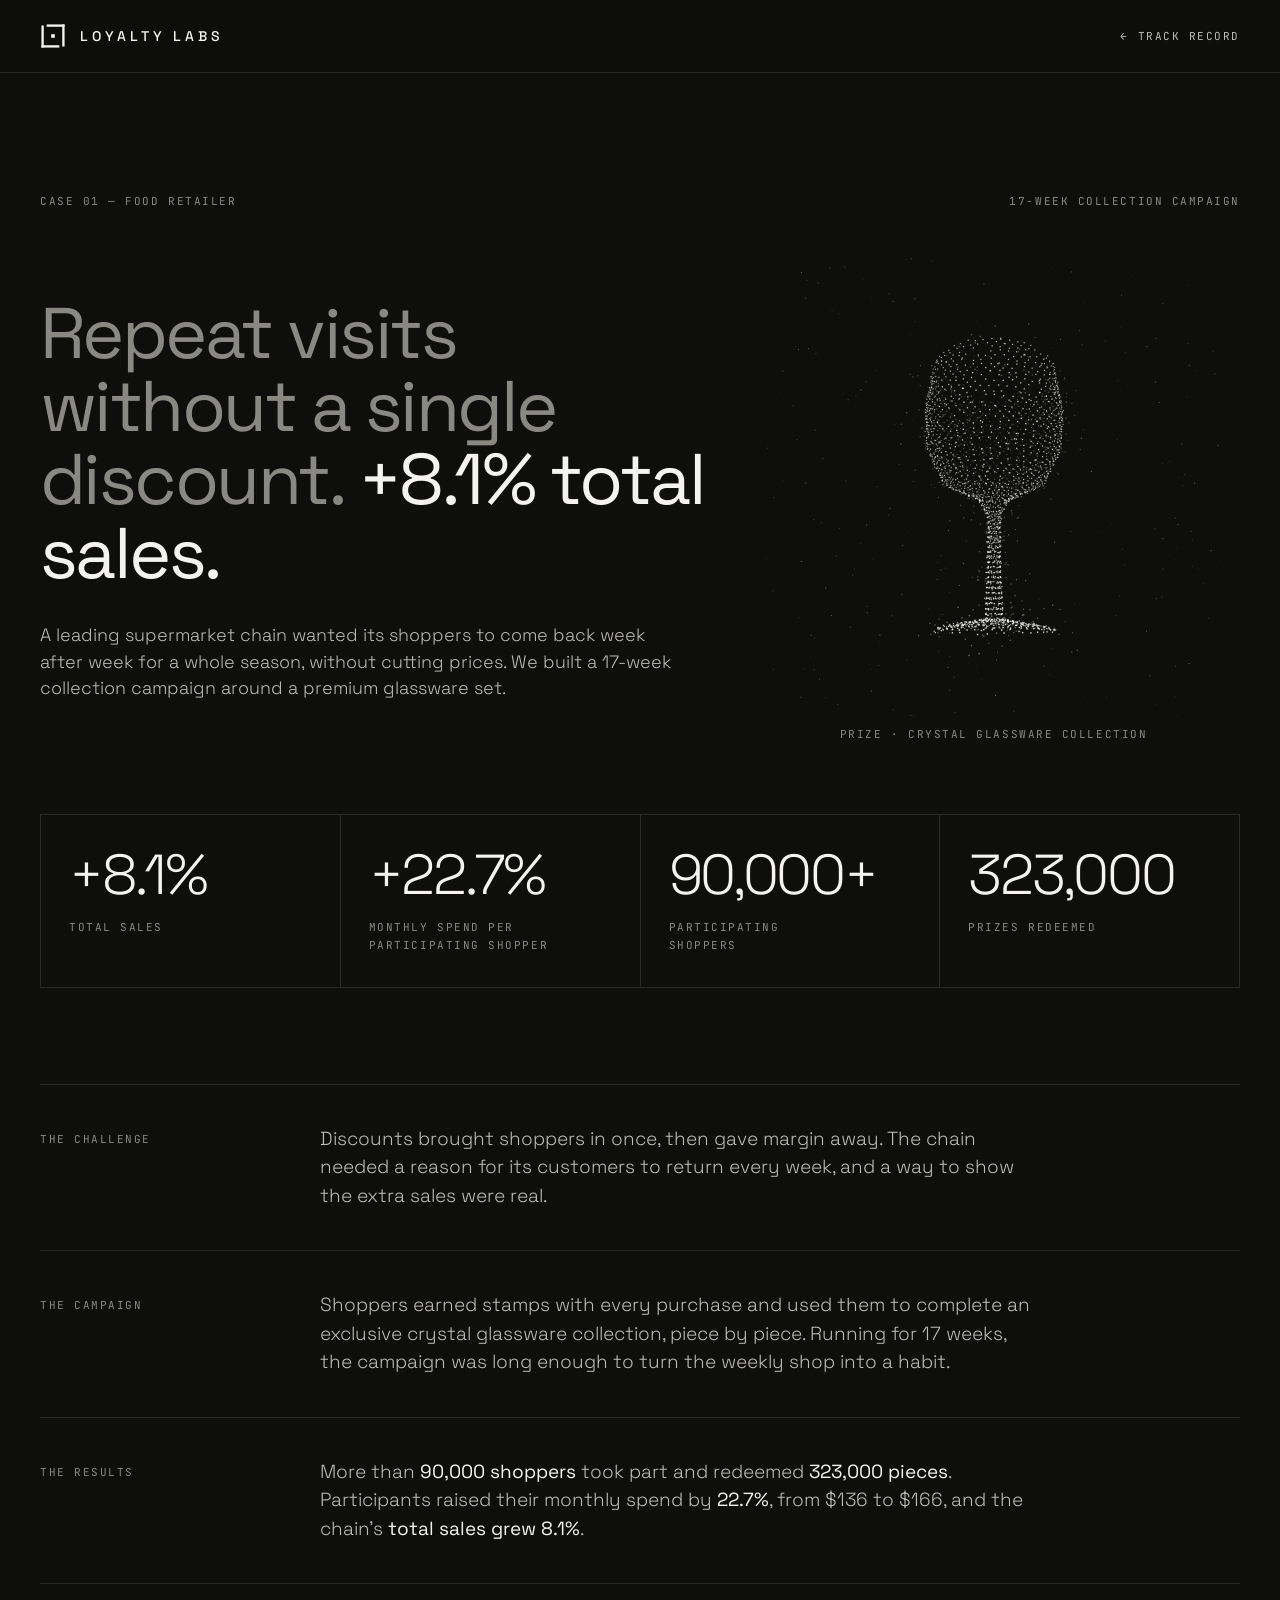
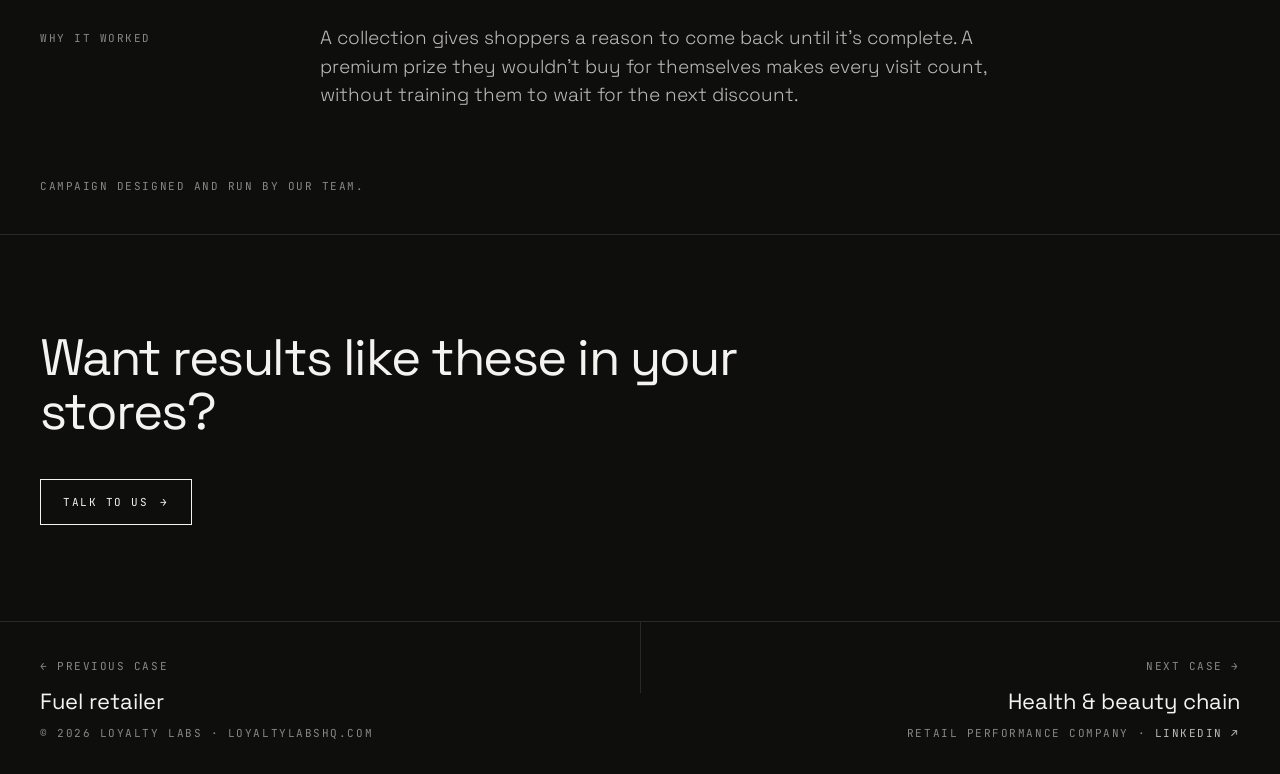
==== cases/food-retailer/index.html @ fbdc1690 "Add case study pages and link them from the track record - Three case pages (food retailer, health &" ====
<!DOCTYPE html>
<html lang="en">
<head>
<meta charset="UTF-8">
<meta name="viewport" content="width=device-width, initial-scale=1">
<title>Case 01 · Food retailer: +8.1% total sales | Loyalty Labs</title>
<meta name="description" content="How a leading supermarket chain grew total sales 8.1% with a 17-week collection campaign: 90,000+ shoppers, 323,000 prizes redeemed, +22.7% spend per participant.">
<link rel="canonical" href="https://loyaltylabshq.com/cases/food-retailer/">
<meta property="og:type" content="article">
<meta property="og:site_name" content="Loyalty Labs">
<meta property="og:title" content="Case 01 · Food retailer: +8.1% total sales — Loyalty Labs">
<meta property="og:description" content="How a leading supermarket chain grew total sales 8.1% with a 17-week collection campaign: 90,000+ shoppers, 323,000 prizes redeemed, +22.7% spend per participant.">
<meta property="og:url" content="https://loyaltylabshq.com/cases/food-retailer/">
<meta property="og:image" content="https://loyaltylabshq.com/assets/og-image.jpg">
<meta name="twitter:card" content="summary_large_image">
<link rel="icon" href="data:image/svg+xml,%3Csvg xmlns='http://www.w3.org/2000/svg' viewBox='0 0 600 600'%3E%3Crect width='600' height='600' fill='%230E0E0D'/%3E%3Cg fill='%23F4F3EF'%3E%3Crect x='33' y='57' width='54' height='510'/%3E%3Crect x='33' y='513' width='413' height='54'/%3E%3Crect x='153' y='33' width='414' height='54'/%3E%3Crect x='513' y='33' width='54' height='510'/%3E%3Crect x='258' y='258' width='84' height='84'/%3E%3C/g%3E%3C/svg%3E">
<link rel="apple-touch-icon" href="/assets/apple-touch-icon.png">
<link rel="preconnect" href="https://fonts.googleapis.com">
<link rel="preconnect" href="https://fonts.gstatic.com" crossorigin>
<link href="https://fonts.googleapis.com/css2?family=Space+Grotesk:wght@300;400;500&family=JetBrains+Mono:wght@400;500&display=swap" rel="stylesheet">
<link rel="stylesheet" href="/assets/case.css">
</head>
<body>
<header>
  <nav class="wrap">
    <a href="/" class="brand" aria-label="Loyalty Labs home"><svg viewBox="0 0 600 600" aria-hidden="true"><g fill="#F4F3EF"><rect x="33" y="57" width="54" height="510"/><rect x="33" y="513" width="413" height="54"/><rect x="153" y="33" width="414" height="54"/><rect x="513" y="33" width="54" height="510"/><rect x="258" y="258" width="84" height="84"/></g></svg> LOYALTY LABS</a>
    <a href="/#results" class="mono back">← Track record</a>
  </nav>
</header>
<main>
  <section class="case-hero">
    <div class="wrap">
      <div class="mono label"><span>Case 01 — Food retailer</span><span>17-week collection campaign</span></div>
      <div class="hero-grid">
        <div>
          <h1>Repeat visits without a single discount. <span class="hl">+8.1% total sales.</span></h1>
          <p class="lede">A leading supermarket chain wanted its shoppers to come back week after week for a whole season, without cutting prices. We built a 17-week collection campaign around a premium glassware set.</p>
        </div>
        <figure class="prize-fig">
          <canvas class="prize" data-shape="glass" aria-hidden="true"></canvas>
          <figcaption class="mono">Prize · Crystal glassware collection</figcaption>
        </figure>
      </div>
    </div>
  </section>
  <section>
    <div class="wrap"><div class="stats"><div class="stat"><div class="n">+8.1%</div><span class="mono">Total sales</span></div><div class="stat"><div class="n">+22.7%</div><span class="mono">Monthly spend per<br>participating shopper</span></div><div class="stat"><div class="n">90,000+</div><span class="mono">Participating<br>shoppers</span></div><div class="stat"><div class="n">323,000</div><span class="mono">Prizes redeemed</span></div></div></div>
  </section>
  <section class="story">
    <div class="wrap"><div class="block"><span class="mono">The challenge</span><div><p>Discounts brought shoppers in once, then gave margin away. The chain needed a reason for its customers to return every week, and a way to show the extra sales were real.</p></div></div><div class="block"><span class="mono">The campaign</span><div><p>Shoppers earned stamps with every purchase and used them to complete an exclusive crystal glassware collection, piece by piece. Running for 17 weeks, the campaign was long enough to turn the weekly shop into a habit.</p></div></div><div class="block"><span class="mono">The results</span><div><p>More than <b>90,000 shoppers</b> took part and redeemed <b>323,000 pieces</b>. Participants raised their monthly spend by <b>22.7%</b>, from $136 to $166, and the chain’s <b>total sales grew 8.1%</b>.</p></div></div><div class="block"><span class="mono">Why it worked</span><div><p>A collection gives shoppers a reason to come back until it’s complete. A premium prize they wouldn’t buy for themselves makes every visit count, without training them to wait for the next discount.</p></div></div>
      <p class="mono note">Campaign designed and run by our team.</p>
    </div>
  </section>
  <section class="cta">
    <div class="wrap">
      <h2>Want results like these in your stores?</h2>
      <a href="mailto:support@loyaltylabshq.com" class="btn mono">Talk to us <span>→</span></a>
    </div>
  </section>
  <nav class="next" aria-label="More cases">
    <a href="/cases/fuel-retailer/"><span class="mono">← Previous case</span><span class="t">Fuel retailer</span></a>
    <a href="/cases/health-beauty/"><span class="mono">Next case →</span><span class="t">Health & beauty chain</span></a>
  </nav>
</main>
<footer>
  <div class="wrap mono"><span>© 2026 Loyalty Labs · loyaltylabshq.com</span><span>Retail performance company · <a href="https://www.linkedin.com/company/loyalty-labs-hq/" target="_blank" rel="noopener">LinkedIn ↗</a></span></div>
</footer>
<script src="/assets/case-dots.js" defer></script>
</body>
</html>
---- assets/case.css ----
/* Case study pages — shares the home page's palette and type */
:root {
  --bg: #0e0e0d;
  --fg: #f4f3ef;
  --fg-2: #bdbbb5;
  --muted: #8a8883;
  --line: #2a2927;
  --max: 1280px;
}
* { box-sizing: border-box; margin: 0; padding: 0; }
html { scroll-behavior: smooth; }
body { background: var(--bg); color: var(--fg); font-family: "Space Grotesk", system-ui, sans-serif; -webkit-font-smoothing: antialiased; line-height: 1.5; }
a { color: inherit; text-decoration: none; }
.wrap { max-width: var(--max); margin: 0 auto; padding: 0 40px; }
.mono { font-family: "JetBrains Mono", ui-monospace, monospace; font-size: 11px; letter-spacing: .14em; text-transform: uppercase; }

header { position: sticky; top: 0; z-index: 10; background: rgba(14,14,13,.9); backdrop-filter: blur(10px); border-bottom: 1px solid var(--line); }
nav { height: 72px; display: flex; align-items: center; justify-content: space-between; }
.brand { display: flex; align-items: center; gap: 14px; font-weight: 500; letter-spacing: .28em; font-size: 14px; }
.brand svg { width: 26px; height: 26px; }
.back { color: var(--fg-2); transition: color .2s; }
.back:hover { color: var(--fg); }
.btn { display: inline-flex; align-items: center; gap: 12px; border: 1px solid var(--fg); padding: 14px 22px; transition: background .2s, color .2s; }
.btn:hover { background: var(--fg); color: var(--bg); }

/* Hero */
.case-hero { padding: 120px 0 72px; }
.case-hero .label { display: flex; justify-content: space-between; color: var(--muted); margin-bottom: 48px; }
.case-hero h1 { font-weight: 400; font-size: clamp(40px, 5.6vw, 80px); letter-spacing: -.035em; line-height: 1.02; max-width: 13em; color: var(--muted); }
.case-hero h1 .hl { color: var(--fg); }
.case-hero .lede { color: var(--fg-2); font-weight: 300; font-size: clamp(17px, 1.4vw, 20px); max-width: 640px; margin-top: 32px; }

.hero-grid { display: grid; grid-template-columns: 1.15fr .85fr; gap: 40px; align-items: center; }
.prize-fig { margin: 0; text-align: center; }
.prize { width: 100%; aspect-ratio: 1; display: block; max-width: 460px; margin: 0 auto; }
.prize-fig figcaption { color: var(--muted); margin-top: 8px; }

/* Key numbers */
.stats { display: grid; grid-template-columns: repeat(4, 1fr); gap: 1px; background: var(--line); border: 1px solid var(--line); }
.stat { background: var(--bg); padding: 32px 28px; }
.stat .n { font-size: clamp(40px, 4.4vw, 64px); font-weight: 300; letter-spacing: -.04em; line-height: 1; }
.stat .mono { color: var(--muted); display: block; margin-top: 16px; line-height: 1.6; }

/* Story */
.story { padding: 96px 0 40px; }
.block { display: grid; grid-template-columns: 240px 1fr; gap: 40px; padding: 40px 0; border-top: 1px solid var(--line); }
.block .mono { color: var(--muted); padding-top: 6px; }
.block p { font-size: 19px; font-weight: 300; color: var(--fg-2); max-width: 720px; }
.block p + p { margin-top: 16px; }
.block p b { color: var(--fg); font-weight: 400; }

/* Comparison (before / during) */
.compare { display: grid; gap: 18px; padding: 8px 0; }
.compare .row { display: grid; grid-template-columns: 200px 1fr 140px; gap: 20px; align-items: center; }
.compare .track { height: 14px; background: #1c1c1a; }
.compare .fill { height: 100%; background: var(--fg); }
.compare .fill.pre { background: #4a4946; }
.compare .v { text-align: right; font-size: 18px; }

/* Footer CTA + next case */
.cta { border-top: 1px solid var(--line); padding: 96px 0; }
.cta h2 { font-weight: 400; font-size: clamp(32px, 4vw, 56px); letter-spacing: -.03em; line-height: 1.05; max-width: 14em; margin-bottom: 40px; }
.next { display: grid; grid-template-columns: repeat(2, 1fr); gap: 1px; background: var(--line); border-top: 1px solid var(--line); border-bottom: 1px solid var(--line); }
.next a { background: var(--bg); padding: 36px 40px; display: block; transition: background .2s; }
.next a:hover { background: #151514; }
.next a:last-child { text-align: right; }
.next .mono { color: var(--muted); display: block; margin-bottom: 10px; }
.next .t { font-size: 22px; }
.note { color: var(--muted); padding: 28px 0 0; }
footer { padding: 32px 0; color: var(--muted); }
footer .wrap { display: flex; justify-content: space-between; gap: 20px; flex-wrap: wrap; }
footer a { color: var(--fg-2); }

@media (max-width: 900px) {
  .wrap { padding: 0 20px; }
  .case-hero { padding: 72px 0 48px; }
  .hero-grid { grid-template-columns: 1fr; gap: 24px; }
  .prize { max-width: 300px; }
  .stats { grid-template-columns: repeat(2, minmax(0, 1fr)); }
  .stat { padding: 24px 18px; }
  .stat .n { font-size: clamp(28px, 9vw, 40px); }
  .block { grid-template-columns: 1fr; gap: 12px; }
  .block p { font-size: 17px; }
  .compare .row { grid-template-columns: 1fr; gap: 8px; }
  .compare .v { text-align: left; }
  .next { grid-template-columns: 1fr; }
  .next a, .next a:last-child { padding: 28px 20px; text-align: left; }
}
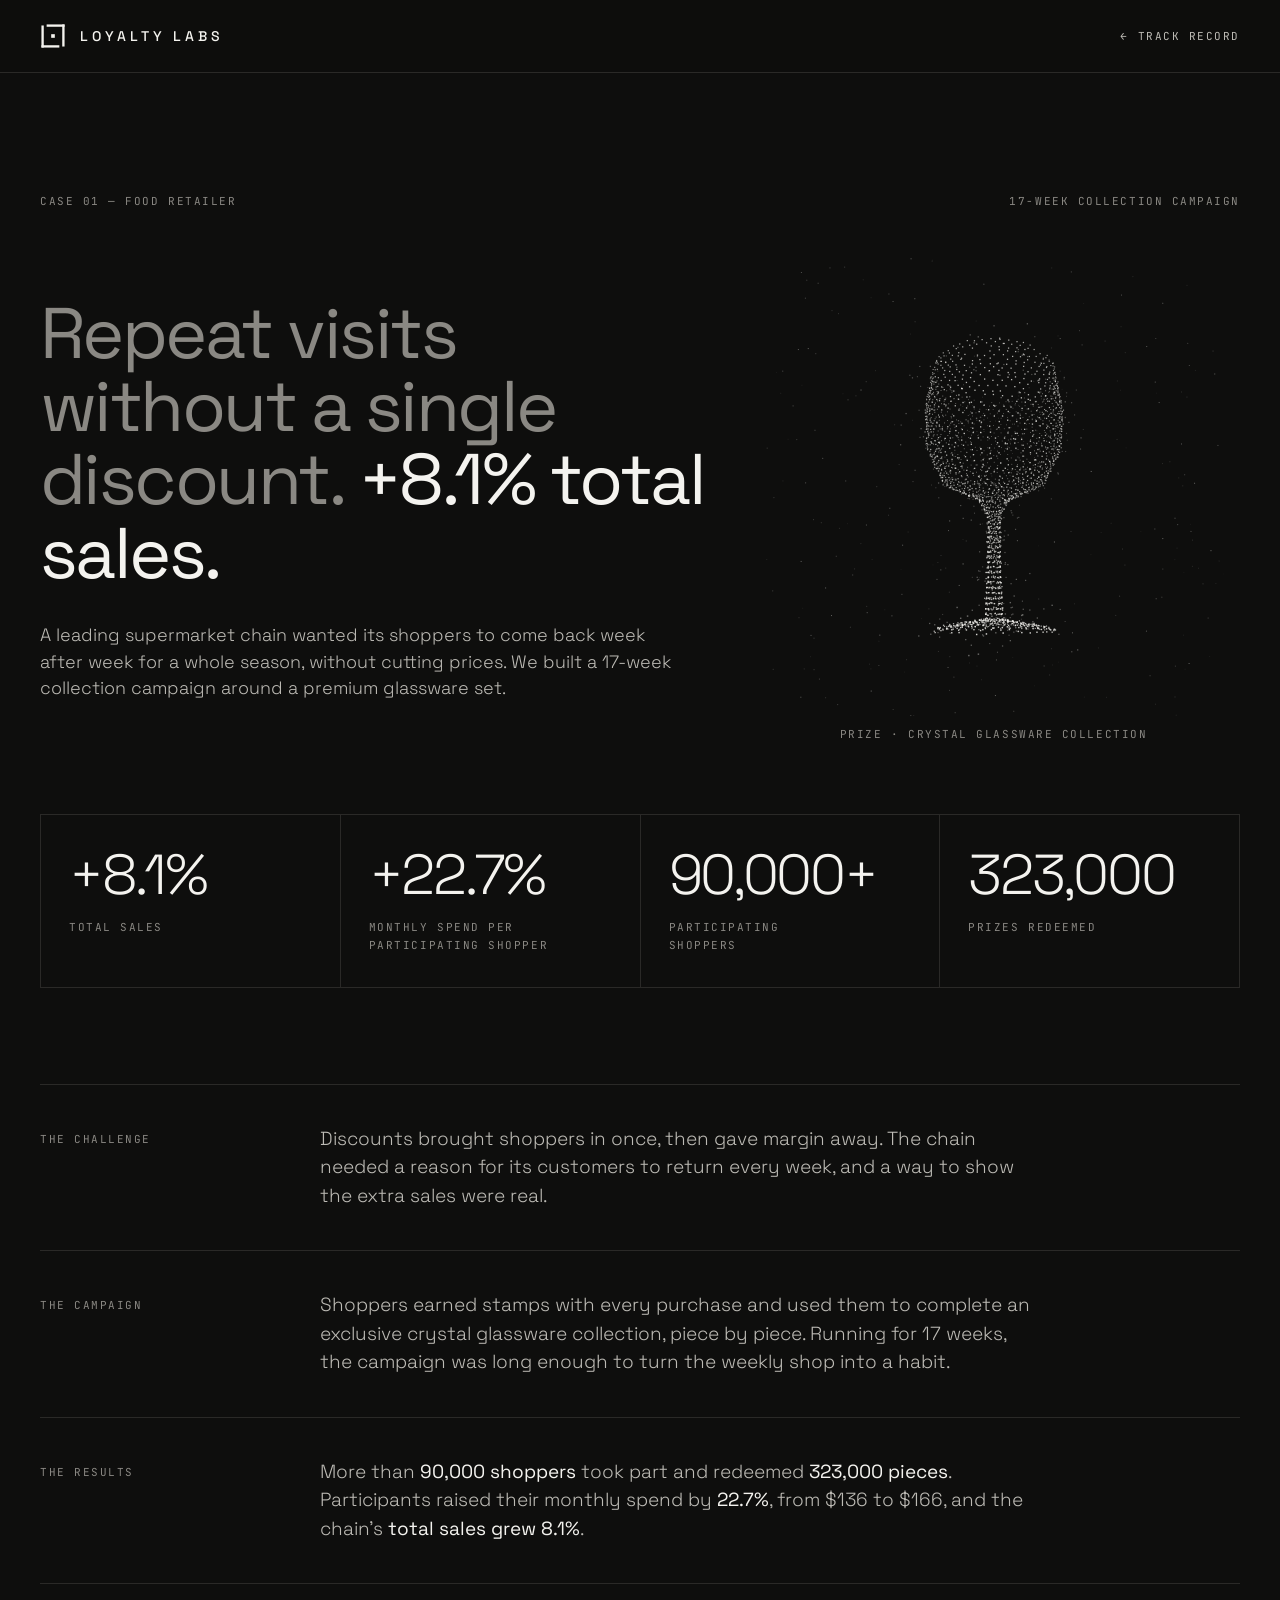
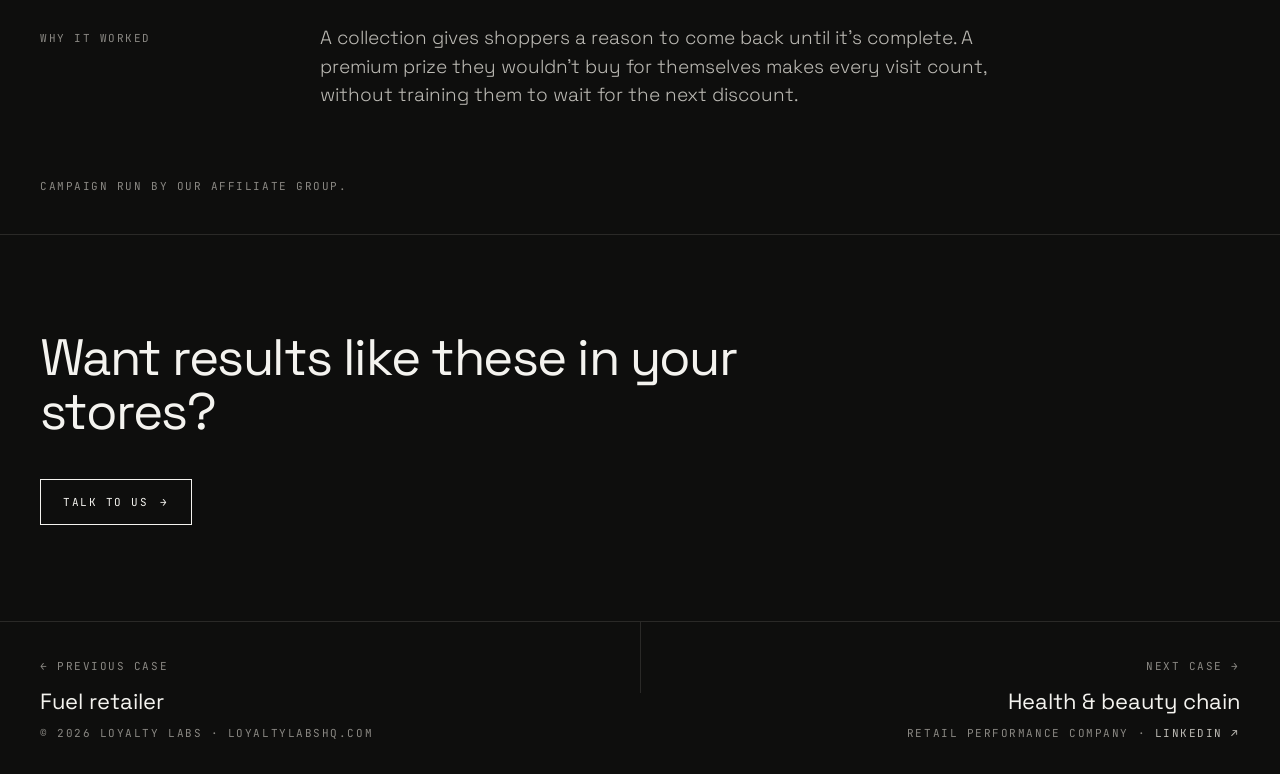
==== commit b19b88e4: "Attribute case results to our affiliate group Co-Authored-By: Claude Opus 5.5 <noreply@anthropic.com" ====
--- a/cases/food-retailer/index.html
+++ b/cases/food-retailer/index.html
@@ -48,7 +48,7 @@
   </section>
   <section class="story">
     <div class="wrap"><div class="block"><span class="mono">The challenge</span><div><p>Discounts brought shoppers in once, then gave margin away. The chain needed a reason for its customers to return every week, and a way to show the extra sales were real.</p></div></div><div class="block"><span class="mono">The campaign</span><div><p>Shoppers earned stamps with every purchase and used them to complete an exclusive crystal glassware collection, piece by piece. Running for 17 weeks, the campaign was long enough to turn the weekly shop into a habit.</p></div></div><div class="block"><span class="mono">The results</span><div><p>More than <b>90,000 shoppers</b> took part and redeemed <b>323,000 pieces</b>. Participants raised their monthly spend by <b>22.7%</b>, from $136 to $166, and the chain’s <b>total sales grew 8.1%</b>.</p></div></div><div class="block"><span class="mono">Why it worked</span><div><p>A collection gives shoppers a reason to come back until it’s complete. A premium prize they wouldn’t buy for themselves makes every visit count, without training them to wait for the next discount.</p></div></div>
-      <p class="mono note">Campaign designed and run by our team.</p>
+      <p class="mono note">Campaign run by our affiliate group.</p>
     </div>
   </section>
   <section class="cta">
